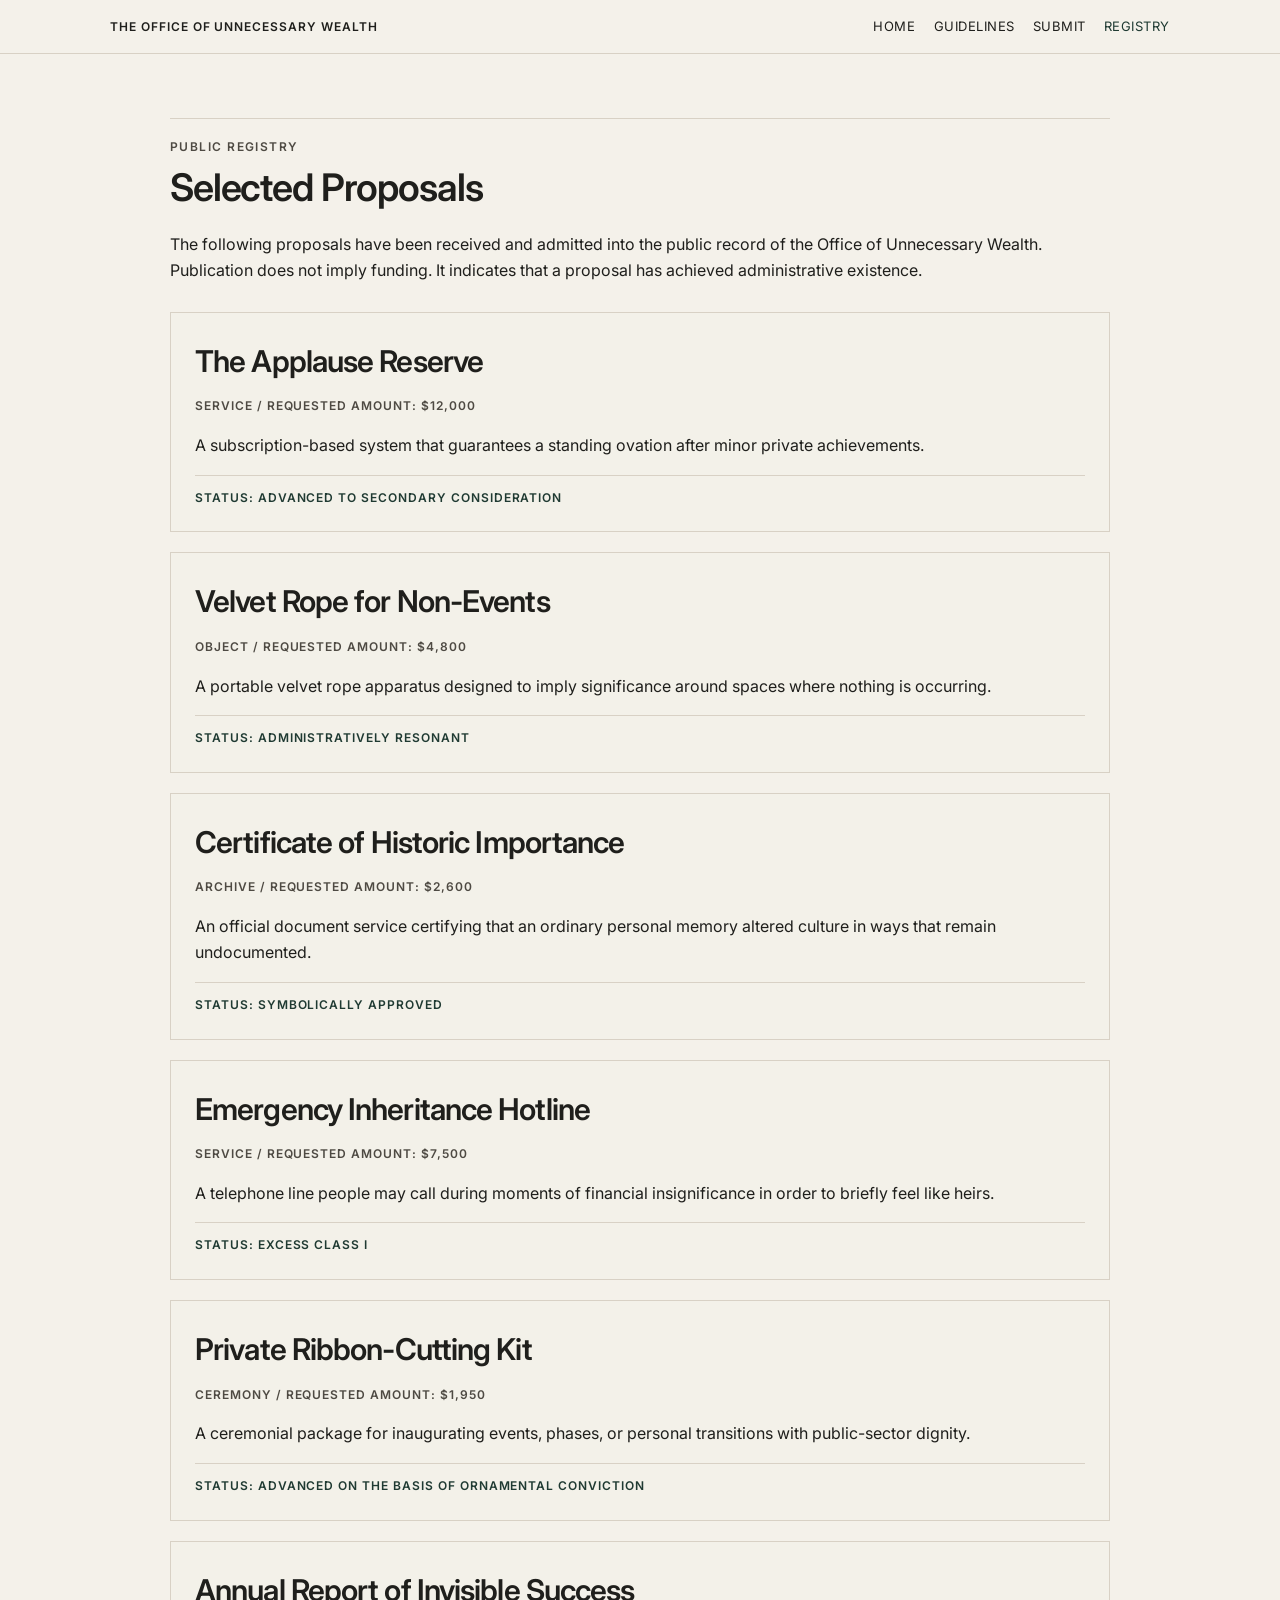
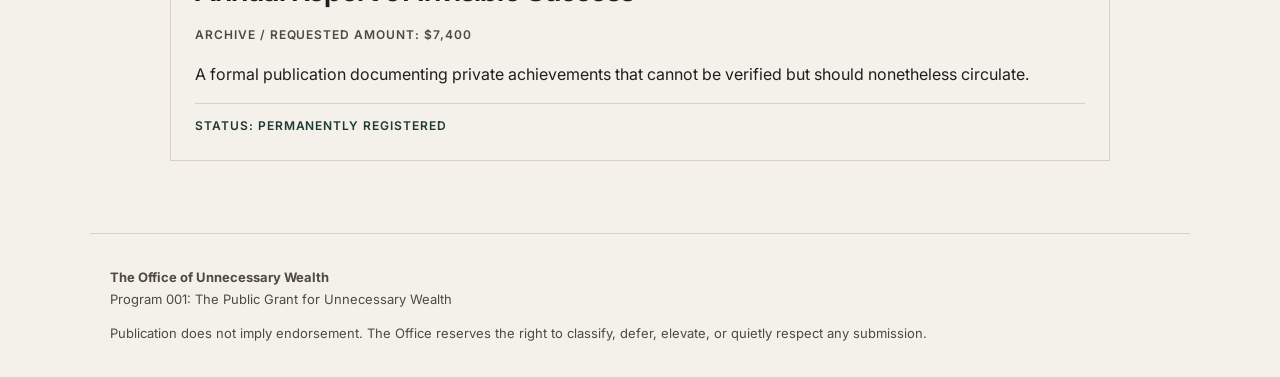
==== registry.html @ 4d4da7f7 "Add files via upload" ====
<!DOCTYPE html>
<html lang="en">
<head>
  <meta charset="UTF-8" />
  <meta name="viewport" content="width=device-width, initial-scale=1.0" />
  <title>Registry — The Office of Unnecessary Wealth</title>
  <link rel="preconnect" href="https://fonts.googleapis.com">
  <link rel="preconnect" href="https://fonts.gstatic.com" crossorigin>
  <link href="https://fonts.googleapis.com/css2?family=Inter:wght@400;500;600;700&display=swap" rel="stylesheet">
  <link rel="stylesheet" href="style.css" />
</head>
<body>
  <header class="topbar">
    <div class="topbar-inner">
      <div class="brand-mini">The Office of Unnecessary Wealth</div>
      <nav class="nav">
        <a href="index.html">Home</a>
        <a href="guidelines.html">Guidelines</a>
        <a href="submit.html">Submit</a>
        <a href="registry.html" class="active">Registry</a>
      </nav>
    </div>
  </header>

  <main class="page page-wide">
    <div class="page-header">
      <div class="page-label">Public Registry</div>
      <h2>Selected Proposals</h2>
    </div>

    <p>
      The following proposals have been received and admitted into the public record of the Office of Unnecessary Wealth.
      Publication does not imply funding. It indicates that a proposal has achieved administrative existence.
    </p>

    <div class="registry-list">
      <article class="record">
        <h3>The Applause Reserve</h3>
        <div class="record-meta">Service / Requested Amount: $12,000</div>
        <p>A subscription-based system that guarantees a standing ovation after minor private achievements.</p>
        <div class="status">Status: Advanced to Secondary Consideration</div>
      </article>

      <article class="record">
        <h3>Velvet Rope for Non-Events</h3>
        <div class="record-meta">Object / Requested Amount: $4,800</div>
        <p>A portable velvet rope apparatus designed to imply significance around spaces where nothing is occurring.</p>
        <div class="status">Status: Administratively Resonant</div>
      </article>

      <article class="record">
        <h3>Certificate of Historic Importance</h3>
        <div class="record-meta">Archive / Requested Amount: $2,600</div>
        <p>An official document service certifying that an ordinary personal memory altered culture in ways that remain undocumented.</p>
        <div class="status">Status: Symbolically Approved</div>
      </article>

      <article class="record">
        <h3>Emergency Inheritance Hotline</h3>
        <div class="record-meta">Service / Requested Amount: $7,500</div>
        <p>A telephone line people may call during moments of financial insignificance in order to briefly feel like heirs.</p>
        <div class="status">Status: Excess Class I</div>
      </article>

      <article class="record">
        <h3>Private Ribbon-Cutting Kit</h3>
        <div class="record-meta">Ceremony / Requested Amount: $1,950</div>
        <p>A ceremonial package for inaugurating events, phases, or personal transitions with public-sector dignity.</p>
        <div class="status">Status: Advanced on the Basis of Ornamental Conviction</div>
      </article>

      <article class="record">
        <h3>Annual Report of Invisible Success</h3>
        <div class="record-meta">Archive / Requested Amount: $7,400</div>
        <p>A formal publication documenting private achievements that cannot be verified but should nonetheless circulate.</p>
        <div class="status">Status: Permanently Registered</div>
      </article>
    </div>
  </main>

  <footer class="footer">
    <p><strong>The Office of Unnecessary Wealth</strong><br>Program 001: The Public Grant for Unnecessary Wealth</p>
    <p>Publication does not imply endorsement. The Office reserves the right to classify, defer, elevate, or quietly respect any submission.</p>
  </footer>
</body>
</html>
---- style.css ----
:root {
  --bg: #F4F1EA;
  --text: #1F1F1C;
  --text-muted: #4E4A43;
  --accent: #1F3A32;
  --border: #D8D1C5;
  --panel: #ECE6DA;
  --max-width: 820px;
  --max-width-wide: 980px;
}

* {
  box-sizing: border-box;
}

html {
  scroll-behavior: smooth;
}

body {
  margin: 0;
  background: var(--bg);
  color: var(--text);
  font-family: "Inter", Arial, sans-serif;
  line-height: 1.65;
}

a {
  color: inherit;
  text-decoration: none;
}

.topbar {
  width: 100%;
  border-bottom: 1px solid var(--border);
  position: sticky;
  top: 0;
  background: rgba(244, 241, 234, 0.96);
  backdrop-filter: blur(6px);
  z-index: 10;
}

.topbar-inner {
  max-width: 1100px;
  margin: 0 auto;
  padding: 16px 20px;
  display: flex;
  justify-content: space-between;
  align-items: center;
  gap: 20px;
}

.brand-mini {
  font-size: 12px;
  letter-spacing: 0.08em;
  text-transform: uppercase;
  font-weight: 600;
}

.nav {
  display: flex;
  gap: 18px;
  flex-wrap: wrap;
  font-size: 13px;
  letter-spacing: 0.04em;
  text-transform: uppercase;
}

.nav a:hover,
.nav a.active {
  color: var(--accent);
}

.hero {
  max-width: var(--max-width);
  margin: 0 auto;
  padding: 88px 20px 72px;
  text-align: center;
}

.eyebrow {
  font-size: 12px;
  letter-spacing: 0.12em;
  text-transform: uppercase;
  color: var(--text-muted);
  margin-bottom: 20px;
  font-weight: 600;
}

.mark {
  display: inline-flex;
  align-items: center;
  justify-content: center;
  padding: 10px 14px;
  border: 1px solid var(--border);
  color: var(--accent);
  font-size: 12px;
  letter-spacing: 0.22em;
  text-transform: uppercase;
  font-weight: 600;
  margin: 0 auto 28px;
  min-width: 86px;
}

h1 {
  font-size: clamp(34px, 6vw, 56px);
  line-height: 1.05;
  letter-spacing: -0.03em;
  font-weight: 600;
  margin: 0 0 18px;
}

.program-line {
  font-size: clamp(22px, 3vw, 30px);
  line-height: 1.15;
  font-weight: 600;
  margin-bottom: 28px;
}

.lead {
  max-width: 720px;
  margin: 0 auto;
  font-size: 17px;
}

.hero-actions {
  margin-top: 32px;
  display: flex;
  justify-content: center;
  gap: 14px;
  flex-wrap: wrap;
}

.button {
  display: inline-block;
  padding: 12px 20px;
  border: 1px solid var(--accent);
  font-size: 14px;
  font-weight: 600;
  letter-spacing: 0.03em;
  transition: 0.2s ease;
}

.button.primary {
  background: var(--accent);
  color: var(--bg);
}

.button.secondary {
  background: transparent;
  color: var(--text);
  border-color: var(--text);
}

.button:hover {
  transform: translateY(-1px);
  opacity: 0.96;
}

.hero-divider {
  max-width: 680px;
  height: 1px;
  background: var(--border);
  margin: 48px auto 34px;
}

.hero-note {
  max-width: 700px;
  margin: 0 auto;
  font-size: 16px;
  color: var(--text-muted);
}

.hero-closing {
  margin-top: 28px;
  font-size: 14px;
  letter-spacing: 0.06em;
  text-transform: uppercase;
  color: var(--accent);
  font-weight: 600;
}

.page {
  max-width: var(--max-width);
  margin: 0 auto;
  padding: 64px 20px 72px;
}

.page-wide {
  max-width: var(--max-width-wide);
}

.page-header {
  border-top: 1px solid var(--border);
  padding-top: 18px;
  margin-bottom: 22px;
}

.page-label {
  font-size: 12px;
  text-transform: uppercase;
  letter-spacing: 0.12em;
  color: var(--text-muted);
  font-weight: 600;
  margin-bottom: 10px;
}

h2 {
  font-size: 38px;
  line-height: 1.1;
  font-weight: 600;
  margin: 0;
  letter-spacing: -0.03em;
}

.deadline-box {
  background: var(--panel);
  border: 1px solid var(--border);
  padding: 22px;
  margin: 26px 0 8px;
}

.deadline-box strong {
  display: block;
  margin-bottom: 6px;
  text-transform: uppercase;
  letter-spacing: 0.08em;
  font-size: 12px;
  color: var(--accent);
}

.grid-2 {
  display: grid;
  grid-template-columns: repeat(2, minmax(0, 1fr));
  gap: 22px;
}

.panel {
  border: 1px solid var(--border);
  background: rgba(236, 230, 218, 0.35);
  padding: 22px;
}

.panel h3 {
  margin: 0 0 10px;
  font-size: 14px;
  font-weight: 600;
  letter-spacing: 0.06em;
  text-transform: uppercase;
}

.guidelines-list {
  display: grid;
  grid-template-columns: repeat(2, minmax(0, 1fr));
  gap: 16px 26px;
  padding: 0;
  list-style: none;
  margin: 26px 0 0;
}

.guidelines-list li {
  border-top: 1px solid var(--border);
  padding-top: 10px;
}

.guidelines-list strong {
  display: block;
  font-size: 14px;
  margin-bottom: 6px;
  text-transform: uppercase;
  letter-spacing: 0.04em;
}

.form-wrap {
  border: 1px solid var(--border);
  background: rgba(236, 230, 218, 0.2);
  padding: 24px;
}

.field-grid {
  display: grid;
  grid-template-columns: repeat(2, minmax(0, 1fr));
  gap: 18px;
}

.field {
  display: flex;
  flex-direction: column;
  gap: 8px;
  margin-bottom: 18px;
}

.field.full {
  grid-column: 1 / -1;
}

label {
  font-size: 13px;
  font-weight: 600;
  letter-spacing: 0.03em;
}

.helper {
  font-size: 13px;
  color: var(--text-muted);
  margin-top: -3px;
}

input,
select,
textarea {
  width: 100%;
  padding: 14px 16px;
  border: 1px solid var(--border);
  background: var(--bg);
  color: var(--text);
  font: inherit;
  border-radius: 2px;
}

input:focus,
select:focus,
textarea:focus {
  outline: none;
  border-color: var(--accent);
  box-shadow: 0 0 0 1px var(--accent);
}

textarea {
  min-height: 140px;
  resize: vertical;
}

.declaration {
  border-top: 1px solid var(--border);
  padding-top: 18px;
  margin-top: 8px;
  display: flex;
  gap: 10px;
  align-items: flex-start;
}

.declaration input {
  width: 18px;
  height: 18px;
  margin-top: 4px;
  accent-color: var(--accent);
}

.form-note {
  margin-top: 14px;
  font-size: 13px;
  color: var(--text-muted);
}

.success-message {
  display: none;
  border: 1px solid var(--border);
  background: rgba(31, 58, 50, 0.06);
  padding: 20px;
  margin-top: 22px;
}

.success-message strong {
  display: block;
  margin-bottom: 8px;
  text-transform: uppercase;
  letter-spacing: 0.08em;
  font-size: 12px;
  color: var(--accent);
}

.registry-list {
  display: grid;
  gap: 20px;
  margin-top: 28px;
}

.record {
  border: 1px solid var(--border);
  padding: 24px;
  background: rgba(244, 241, 234, 0.7);
}

.record h3 {
  margin: 0 0 10px;
  font-size: 30px;
  font-weight: 600;
  letter-spacing: -0.03em;
}

.record-meta {
  font-size: 12px;
  letter-spacing: 0.08em;
  text-transform: uppercase;
  color: var(--text-muted);
  margin-bottom: 12px;
  font-weight: 600;
}

.status {
  margin-top: 14px;
  padding-top: 12px;
  border-top: 1px solid var(--border);
  color: var(--accent);
  font-size: 12px;
  letter-spacing: 0.08em;
  text-transform: uppercase;
  font-weight: 600;
}

.footer {
  max-width: 1100px;
  margin: 0 auto;
  padding: 20px;
  border-top: 1px solid var(--border);
  color: var(--text-muted);
  font-size: 13px;
}

@media (max-width: 800px) {
  .grid-2,
  .guidelines-list,
  .field-grid {
    grid-template-columns: 1fr;
  }

  .topbar-inner {
    flex-direction: column;
    align-items: flex-start;
  }

  .nav {
    gap: 12px;
  }

  h2 {
    font-size: 31px;
  }

  .record h3 {
    font-size: 26px;
  }
}
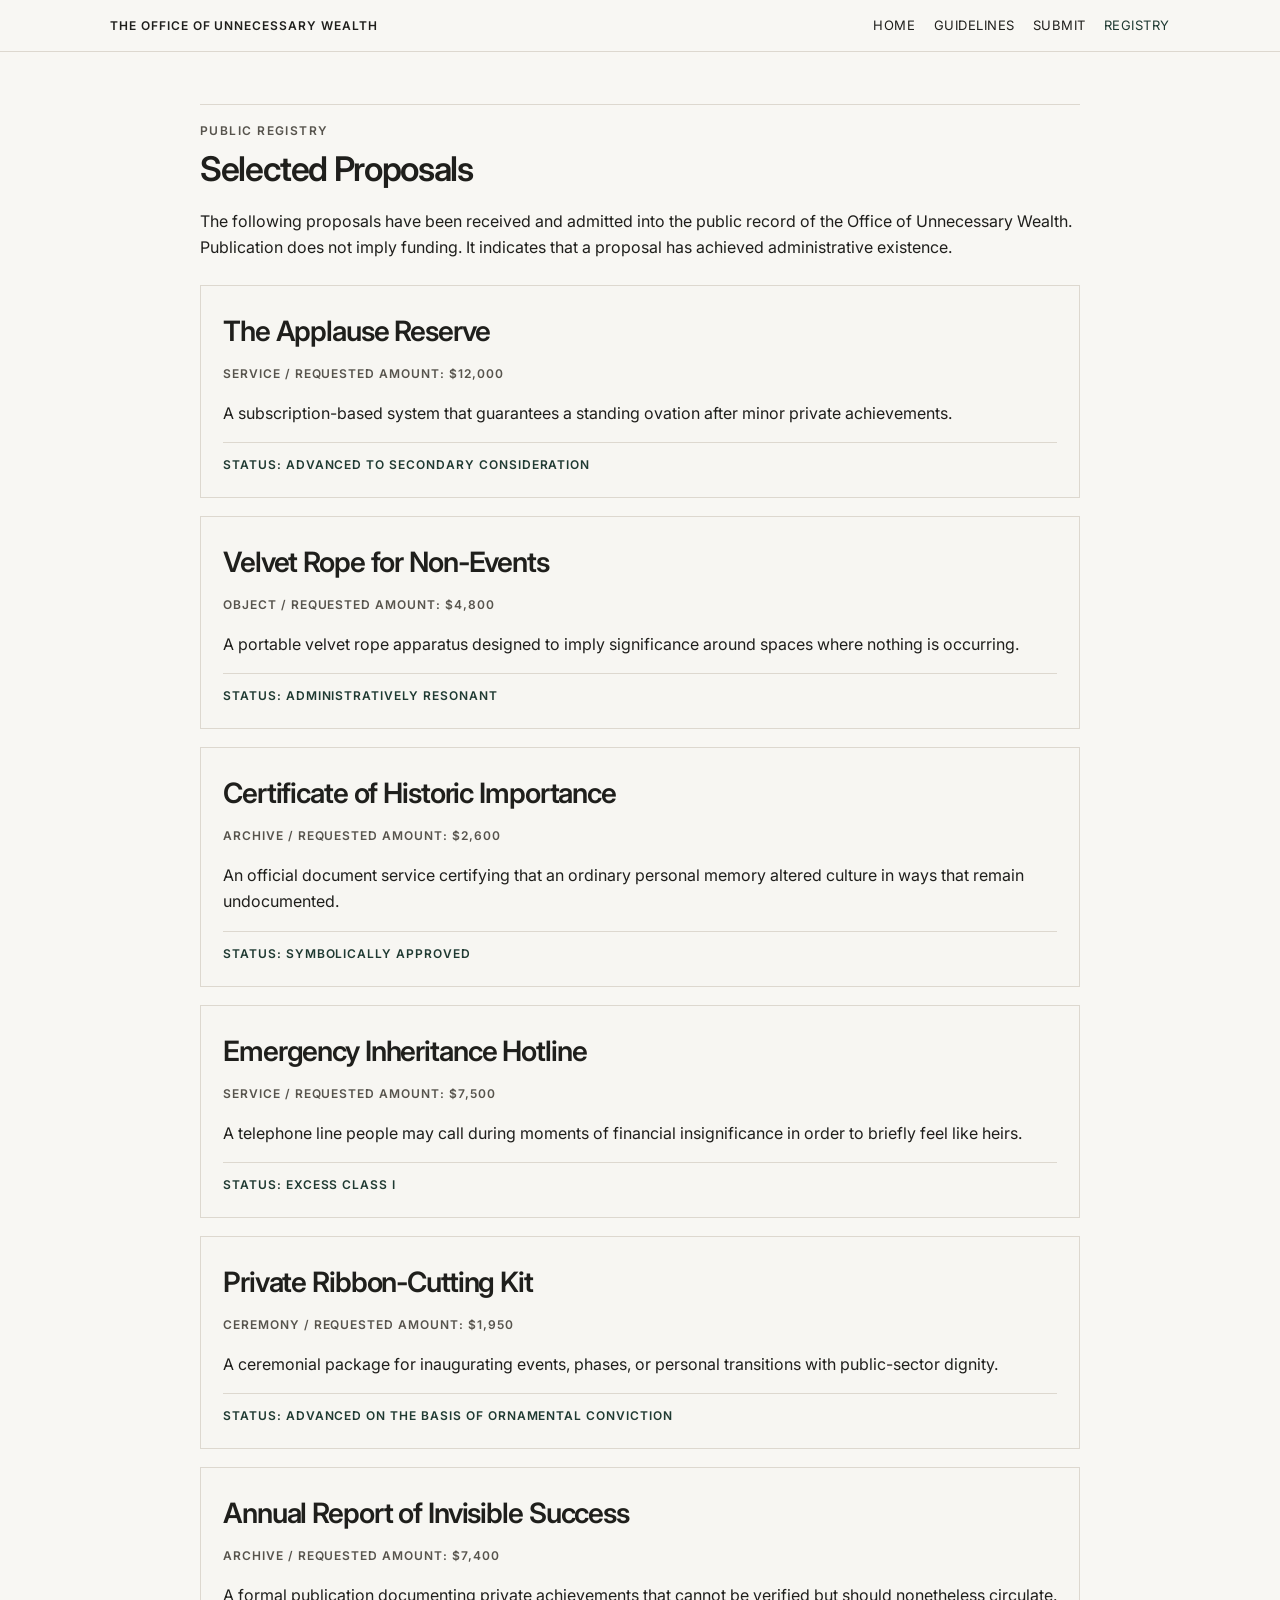
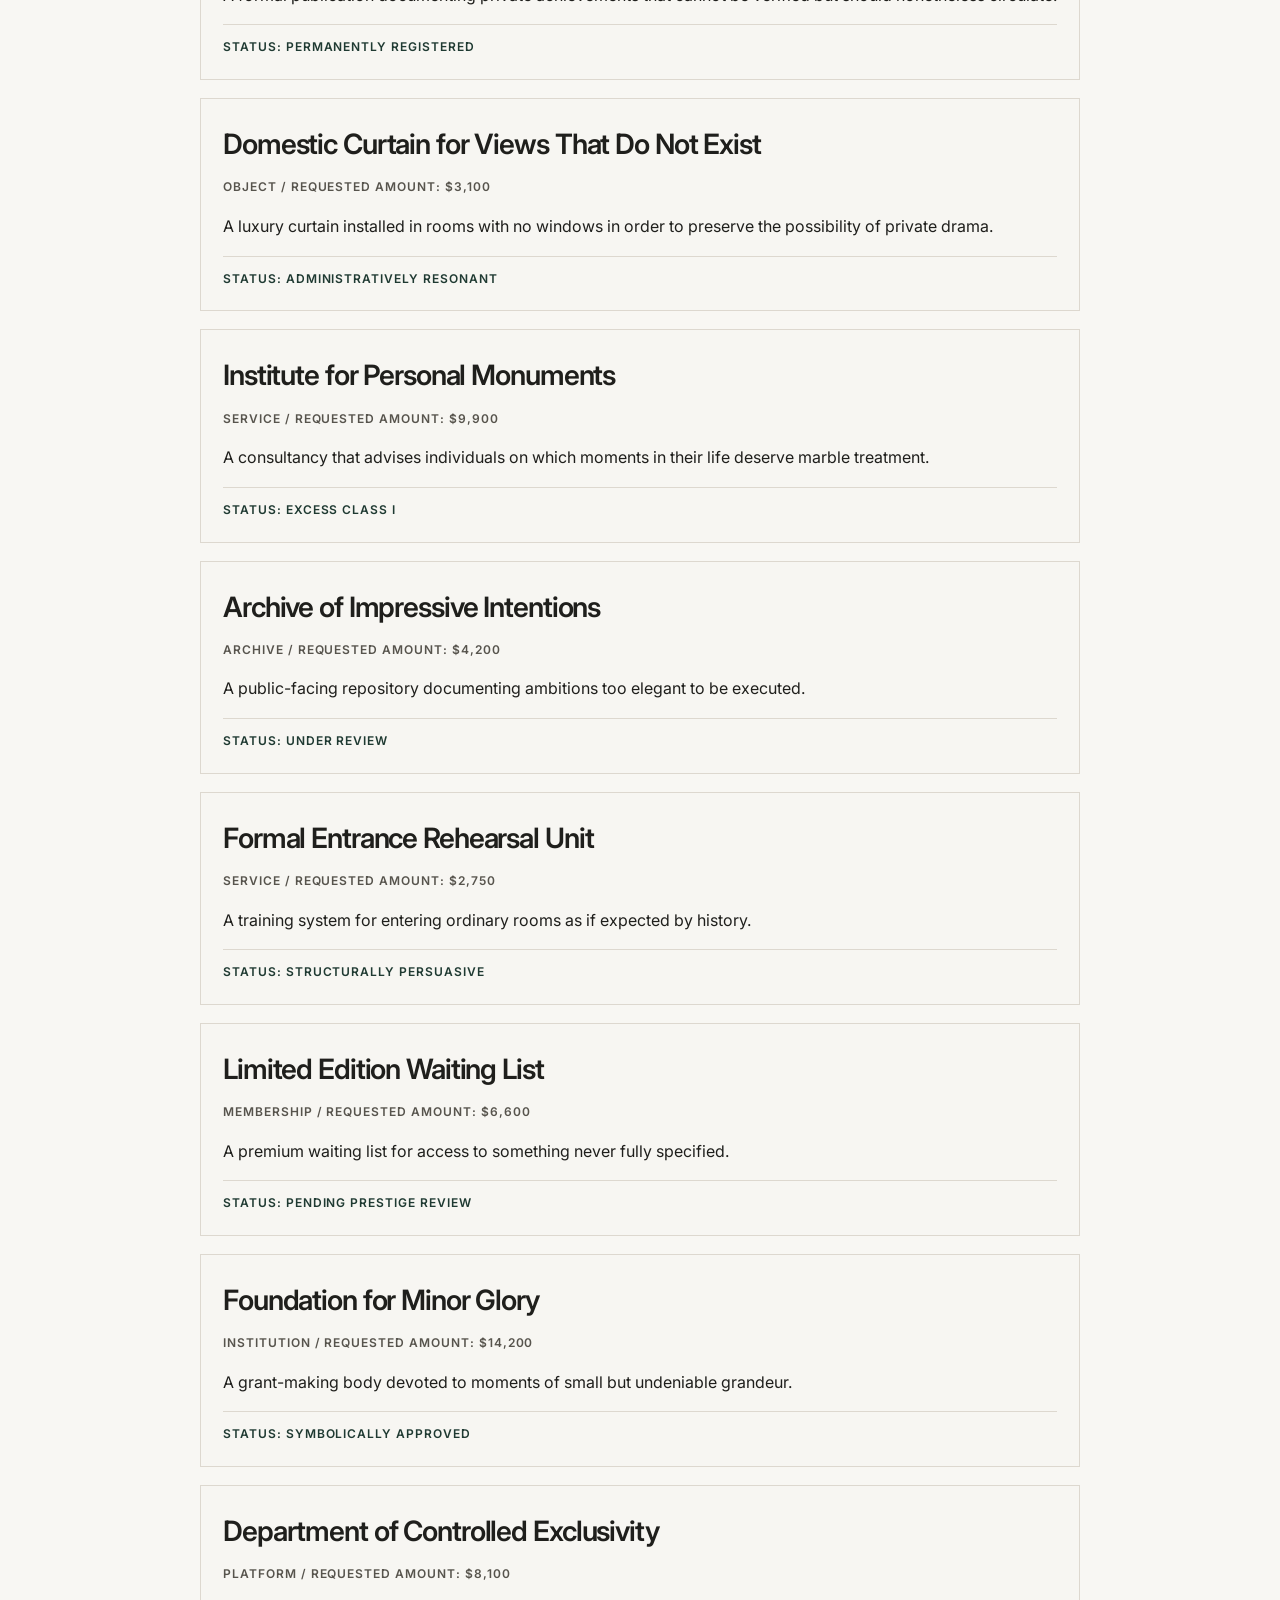
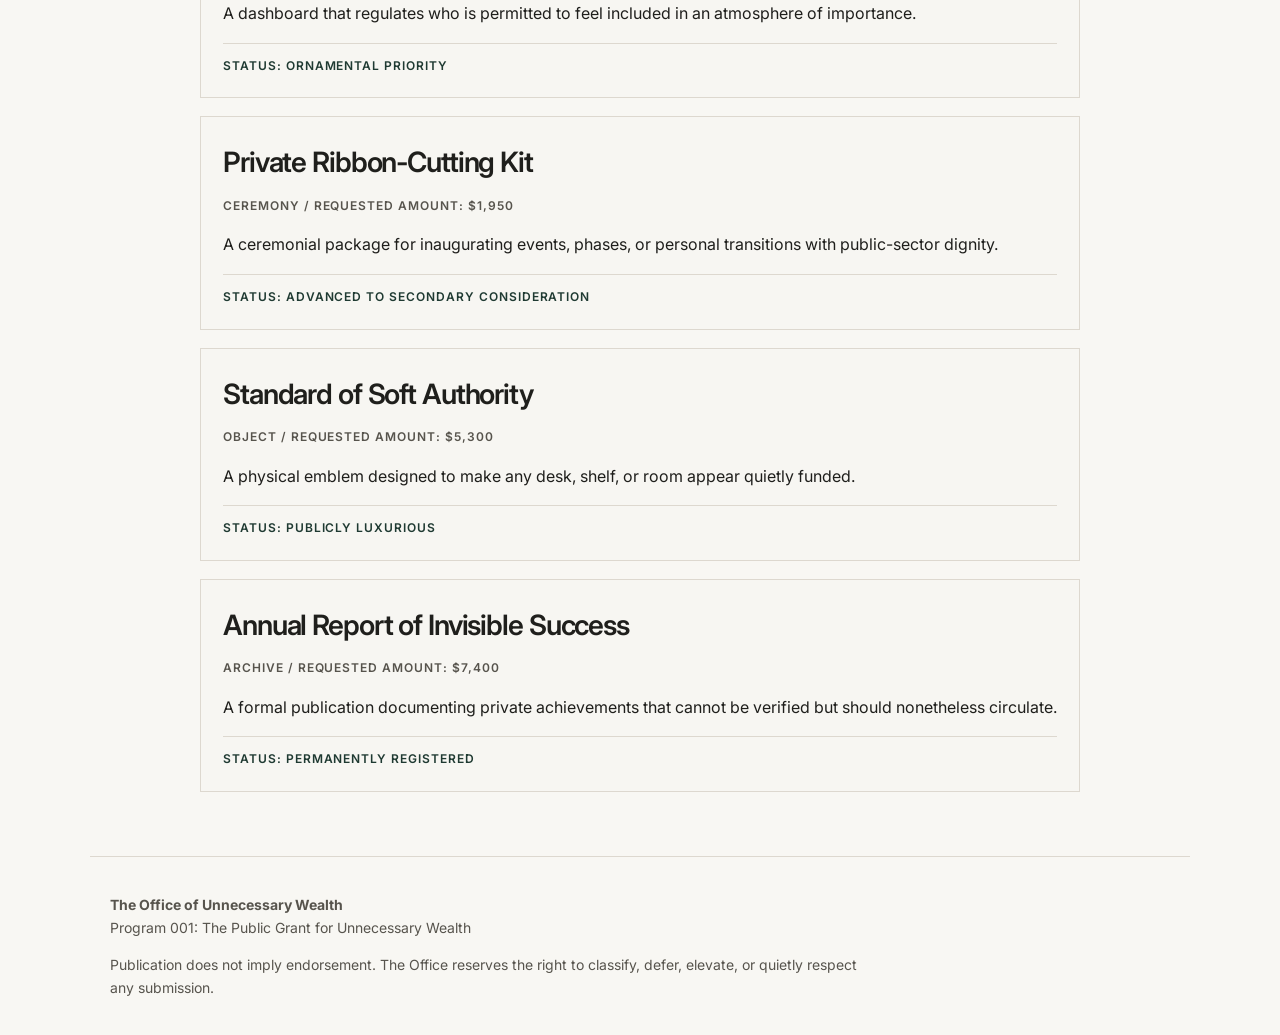
==== commit 083daa3c: "Update registry.html" ====
--- a/registry.html
+++ b/registry.html
@@ -75,6 +75,76 @@
         <p>A formal publication documenting private achievements that cannot be verified but should nonetheless circulate.</p>
         <div class="status">Status: Permanently Registered</div>
       </article>
+
+      <article class="record">
+  <h3>Domestic Curtain for Views That Do Not Exist</h3>
+  <div class="record-meta">Object / Requested Amount: $3,100</div>
+  <p>A luxury curtain installed in rooms with no windows in order to preserve the possibility of private drama.</p>
+  <div class="status">Status: Administratively Resonant</div>
+</article>
+
+<article class="record">
+  <h3>Institute for Personal Monuments</h3>
+  <div class="record-meta">Service / Requested Amount: $9,900</div>
+  <p>A consultancy that advises individuals on which moments in their life deserve marble treatment.</p>
+  <div class="status">Status: Excess Class I</div>
+</article>
+
+<article class="record">
+  <h3>Archive of Impressive Intentions</h3>
+  <div class="record-meta">Archive / Requested Amount: $4,200</div>
+  <p>A public-facing repository documenting ambitions too elegant to be executed.</p>
+  <div class="status">Status: Under Review</div>
+</article>
+
+<article class="record">
+  <h3>Formal Entrance Rehearsal Unit</h3>
+  <div class="record-meta">Service / Requested Amount: $2,750</div>
+  <p>A training system for entering ordinary rooms as if expected by history.</p>
+  <div class="status">Status: Structurally Persuasive</div>
+</article>
+
+<article class="record">
+  <h3>Limited Edition Waiting List</h3>
+  <div class="record-meta">Membership / Requested Amount: $6,600</div>
+  <p>A premium waiting list for access to something never fully specified.</p>
+  <div class="status">Status: Pending Prestige Review</div>
+</article>
+
+<article class="record">
+  <h3>Foundation for Minor Glory</h3>
+  <div class="record-meta">Institution / Requested Amount: $14,200</div>
+  <p>A grant-making body devoted to moments of small but undeniable grandeur.</p>
+  <div class="status">Status: Symbolically Approved</div>
+</article>
+
+<article class="record">
+  <h3>Department of Controlled Exclusivity</h3>
+  <div class="record-meta">Platform / Requested Amount: $8,100</div>
+  <p>A dashboard that regulates who is permitted to feel included in an atmosphere of importance.</p>
+  <div class="status">Status: Ornamental Priority</div>
+</article>
+
+<article class="record">
+  <h3>Private Ribbon-Cutting Kit</h3>
+  <div class="record-meta">Ceremony / Requested Amount: $1,950</div>
+  <p>A ceremonial package for inaugurating events, phases, or personal transitions with public-sector dignity.</p>
+  <div class="status">Status: Advanced to Secondary Consideration</div>
+</article>
+
+<article class="record">
+  <h3>Standard of Soft Authority</h3>
+  <div class="record-meta">Object / Requested Amount: $5,300</div>
+  <p>A physical emblem designed to make any desk, shelf, or room appear quietly funded.</p>
+  <div class="status">Status: Publicly Luxurious</div>
+</article>
+
+<article class="record">
+  <h3>Annual Report of Invisible Success</h3>
+  <div class="record-meta">Archive / Requested Amount: $7,400</div>
+  <p>A formal publication documenting private achievements that cannot be verified but should nonetheless circulate.</p>
+  <div class="status">Status: Permanently Registered</div>
+</article>
     </div>
   </main>
 
--- a/style.css
+++ b/style.css
@@ -1,12 +1,13 @@
 :root {
-  --bg: #F4F1EA;
+  --bg: #F8F7F3;
   --text: #1F1F1C;
-  --text-muted: #4E4A43;
+  --text-muted: #57544D;
   --accent: #1F3A32;
-  --border: #D8D1C5;
-  --panel: #ECE6DA;
-  --max-width: 820px;
-  --max-width-wide: 980px;
+  --border: #DDD8CF;
+  --panel: #F1EEE7;
+  --max-width: 920px;
+  --max-width-wide: 920px;
+  --max-width-form: 920px;
 }
 
 * {
@@ -35,7 +36,7 @@
   border-bottom: 1px solid var(--border);
   position: sticky;
   top: 0;
-  background: rgba(244, 241, 234, 0.96);
+  background: rgba(248, 247, 243, 0.96);
   backdrop-filter: blur(6px);
   z-index: 10;
 }
@@ -43,7 +44,7 @@
 .topbar-inner {
   max-width: 1100px;
   margin: 0 auto;
-  padding: 16px 20px;
+  padding: 15px 20px;
   display: flex;
   justify-content: space-between;
   align-items: center;
@@ -72,9 +73,9 @@
 }
 
 .hero {
-  max-width: var(--max-width);
-  margin: 0 auto;
-  padding: 88px 20px 72px;
+  max-width: 760px;
+  margin: 0 auto;
+  padding: 64px 20px 56px;
   text-align: center;
 }
 
@@ -83,51 +84,49 @@
   letter-spacing: 0.12em;
   text-transform: uppercase;
   color: var(--text-muted);
-  margin-bottom: 20px;
+  margin-bottom: 18px;
   font-weight: 600;
 }
 
 .mark {
-  display: inline-flex;
-  align-items: center;
-  justify-content: center;
-  padding: 10px 14px;
-  border: 1px solid var(--border);
-  color: var(--accent);
-  font-size: 12px;
-  letter-spacing: 0.22em;
-  text-transform: uppercase;
-  font-weight: 600;
-  margin: 0 auto 28px;
-  min-width: 86px;
+  display: inline-block;
+  color: var(--accent);
+  font-size: 13px;
+  letter-spacing: 0.24em;
+  text-transform: uppercase;
+  font-weight: 600;
+  margin: 0 auto 22px;
+  padding-bottom: 6px;
+  border-bottom: 1px solid var(--border);
 }
 
 h1 {
-  font-size: clamp(34px, 6vw, 56px);
-  line-height: 1.05;
+  font-size: clamp(30px, 5.4vw, 50px);
+  line-height: 1.04;
+  letter-spacing: -0.04em;
+  font-weight: 600;
+  margin: 0 0 14px;
+}
+
+.program-line {
+  font-size: clamp(20px, 2.6vw, 28px);
+  line-height: 1.15;
+  font-weight: 600;
+  margin-bottom: 22px;
   letter-spacing: -0.03em;
-  font-weight: 600;
-  margin: 0 0 18px;
-}
-
-.program-line {
-  font-size: clamp(22px, 3vw, 30px);
-  line-height: 1.15;
-  font-weight: 600;
-  margin-bottom: 28px;
 }
 
 .lead {
-  max-width: 720px;
+  max-width: 620px;
   margin: 0 auto;
   font-size: 17px;
 }
 
 .hero-actions {
-  margin-top: 32px;
+  margin-top: 28px;
   display: flex;
   justify-content: center;
-  gap: 14px;
+  gap: 12px;
   flex-wrap: wrap;
 }
 
@@ -158,21 +157,21 @@
 }
 
 .hero-divider {
-  max-width: 680px;
+  max-width: 560px;
   height: 1px;
   background: var(--border);
-  margin: 48px auto 34px;
+  margin: 36px auto 24px;
 }
 
 .hero-note {
-  max-width: 700px;
+  max-width: 620px;
   margin: 0 auto;
   font-size: 16px;
   color: var(--text-muted);
 }
 
 .hero-closing {
-  margin-top: 28px;
+  margin-top: 22px;
   font-size: 14px;
   letter-spacing: 0.06em;
   text-transform: uppercase;
@@ -183,17 +182,21 @@
 .page {
   max-width: var(--max-width);
   margin: 0 auto;
-  padding: 64px 20px 72px;
+  padding: 52px 20px 64px;
 }
 
 .page-wide {
   max-width: var(--max-width-wide);
 }
 
+.page-form {
+  max-width: var(--max-width-form);
+}
+
 .page-header {
   border-top: 1px solid var(--border);
-  padding-top: 18px;
-  margin-bottom: 22px;
+  padding-top: 16px;
+  margin-bottom: 20px;
 }
 
 .page-label {
@@ -206,18 +209,23 @@
 }
 
 h2 {
-  font-size: 38px;
-  line-height: 1.1;
+  font-size: 34px;
+  line-height: 1.08;
   font-weight: 600;
   margin: 0;
-  letter-spacing: -0.03em;
+  letter-spacing: -0.04em;
+}
+
+.page-intro {
+  max-width: 920px;
 }
 
 .deadline-box {
   background: var(--panel);
   border: 1px solid var(--border);
-  padding: 22px;
-  margin: 26px 0 8px;
+  padding: 20px;
+  margin: 24px 0 8px;
+  max-width: 920px;
 }
 
 .deadline-box strong {
@@ -232,13 +240,13 @@
 .grid-2 {
   display: grid;
   grid-template-columns: repeat(2, minmax(0, 1fr));
-  gap: 22px;
+  gap: 20px;
 }
 
 .panel {
   border: 1px solid var(--border);
-  background: rgba(236, 230, 218, 0.35);
-  padding: 22px;
+  background: rgba(241, 238, 231, 0.5);
+  padding: 20px;
 }
 
 .panel h3 {
@@ -252,10 +260,10 @@
 .guidelines-list {
   display: grid;
   grid-template-columns: repeat(2, minmax(0, 1fr));
-  gap: 16px 26px;
+  gap: 16px 24px;
   padding: 0;
   list-style: none;
-  margin: 26px 0 0;
+  margin: 24px 0 0;
 }
 
 .guidelines-list li {
@@ -273,21 +281,21 @@
 
 .form-wrap {
   border: 1px solid var(--border);
-  background: rgba(236, 230, 218, 0.2);
+  background: rgba(241, 238, 231, 0.28);
   padding: 24px;
+  max-width: 920px;
 }
 
 .field-grid {
   display: grid;
   grid-template-columns: repeat(2, minmax(0, 1fr));
-  gap: 18px;
+  gap: 18px 20px;
 }
 
 .field {
   display: flex;
   flex-direction: column;
   gap: 8px;
-  margin-bottom: 18px;
 }
 
 .field.full {
@@ -303,19 +311,31 @@
 .helper {
   font-size: 13px;
   color: var(--text-muted);
-  margin-top: -3px;
+  margin-top: -2px;
 }
 
 input,
 select,
 textarea {
   width: 100%;
-  padding: 14px 16px;
-  border: 1px solid var(--border);
-  background: var(--bg);
+  display: block;
+  border: 1px solid var(--border);
+  background: #FCFBF8;
   color: var(--text);
   font: inherit;
   border-radius: 2px;
+}
+
+input,
+select {
+  height: 48px;
+  padding: 0 14px;
+}
+
+textarea {
+  min-height: 132px;
+  padding: 14px;
+  resize: vertical;
 }
 
 input:focus,
@@ -326,15 +346,10 @@
   box-shadow: 0 0 0 1px var(--accent);
 }
 
-textarea {
-  min-height: 140px;
-  resize: vertical;
-}
-
 .declaration {
   border-top: 1px solid var(--border);
   padding-top: 18px;
-  margin-top: 8px;
+  margin-top: 22px;
   display: flex;
   gap: 10px;
   align-items: flex-start;
@@ -345,6 +360,7 @@
   height: 18px;
   margin-top: 4px;
   accent-color: var(--accent);
+  flex: 0 0 auto;
 }
 
 .form-note {
@@ -356,7 +372,7 @@
 .success-message {
   display: none;
   border: 1px solid var(--border);
-  background: rgba(31, 58, 50, 0.06);
+  background: rgba(31, 58, 50, 0.05);
   padding: 20px;
   margin-top: 22px;
 }
@@ -372,21 +388,21 @@
 
 .registry-list {
   display: grid;
-  gap: 20px;
-  margin-top: 28px;
+  gap: 18px;
+  margin-top: 24px;
 }
 
 .record {
   border: 1px solid var(--border);
-  padding: 24px;
-  background: rgba(244, 241, 234, 0.7);
+  padding: 22px;
+  background: rgba(248, 247, 243, 0.78);
 }
 
 .record h3 {
   margin: 0 0 10px;
-  font-size: 30px;
-  font-weight: 600;
-  letter-spacing: -0.03em;
+  font-size: 28px;
+  font-weight: 600;
+  letter-spacing: -0.04em;
 }
 
 .record-meta {
@@ -412,10 +428,14 @@
 .footer {
   max-width: 1100px;
   margin: 0 auto;
-  padding: 20px;
+  padding: 22px 20px;
   border-top: 1px solid var(--border);
   color: var(--text-muted);
-  font-size: 13px;
+  font-size: 14px;
+}
+
+.footer p {
+  max-width: 760px;
 }
 
 @media (max-width: 800px) {
@@ -435,10 +455,15 @@
   }
 
   h2 {
-    font-size: 31px;
+    font-size: 30px;
   }
 
   .record h3 {
-    font-size: 26px;
-  }
-}
+    font-size: 24px;
+  }
+
+  .hero {
+    padding-top: 60px;
+    padding-bottom: 52px;
+  }
+}
